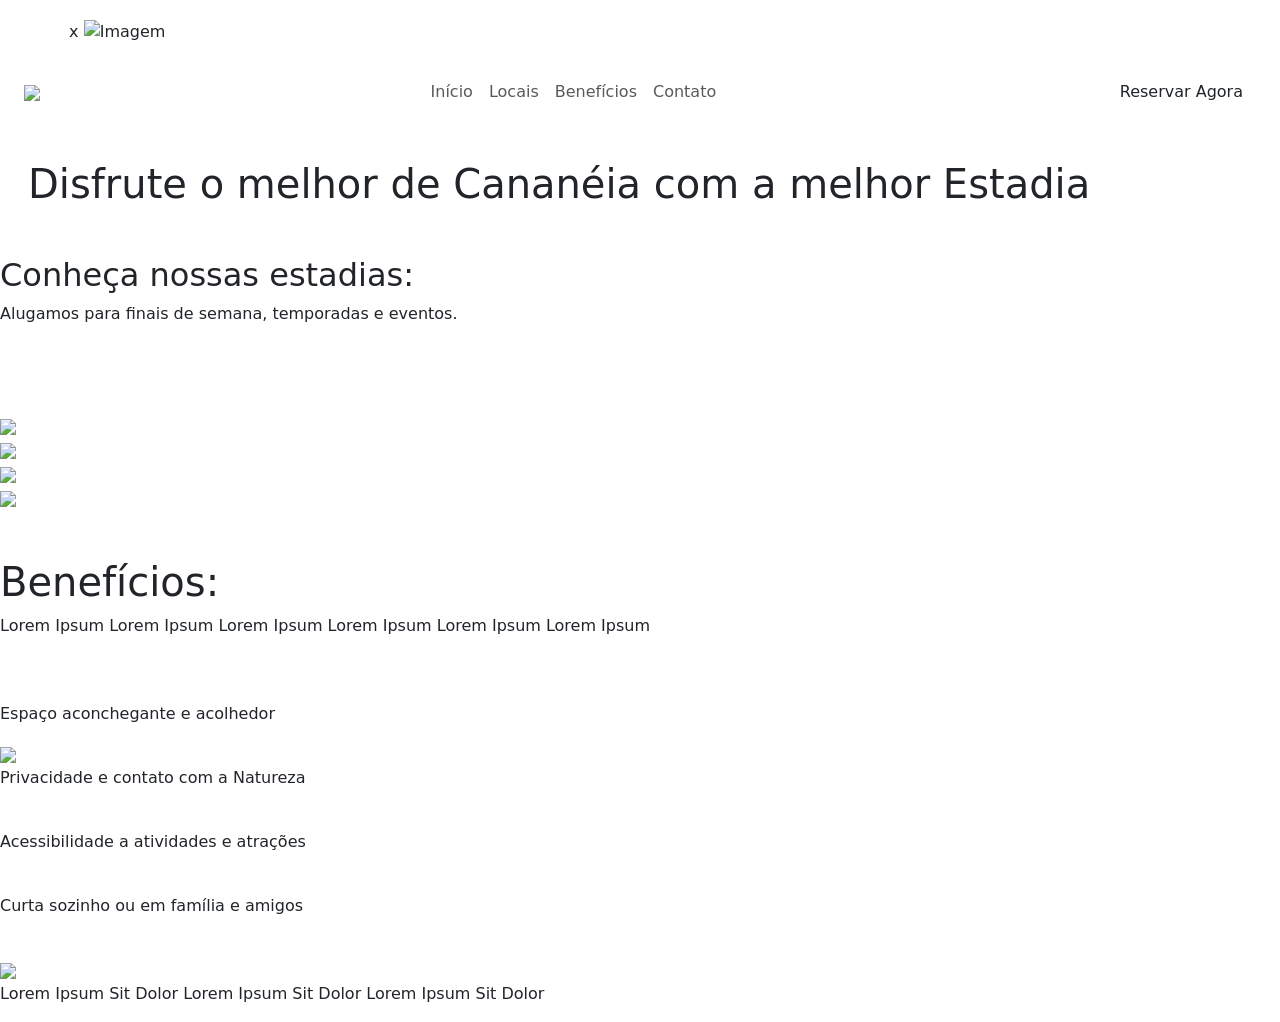
==== index.html @ eac4991c "Add files via upload" ====
<!DOCTYPE html>
<html lang="pt-br">

<head>
  <meta charset="UTF-8" />
  <meta name="viewport" content="width=device-width, initial-scale=1.0" />
  <link href="https://cdn.jsdelivr.net/npm/bootstrap@5.3.2/dist/css/bootstrap.min.css" rel="stylesheet"
    integrity="sha384-T3c6CoIi6uLrA9TneNEoa7RxnatzjcDSCmG1MXxSR1GAsXEV/Dwwykc2MPK8M2HN" crossorigin="anonymous" />
  <link rel="stylesheet" href="assets/css/global.css" />
  <link rel="stylesheet" href="assets/css/style.css" />
  <link rel="stylesheet" href="assets/css/modal.css" />
  <!-- Css LightBox import -->
  <link rel="stylesheet" href="https://cdnjs.cloudflare.com/ajax/libs/lightgallery-js/1.4.0/css/lightgallery.min.css" />


  <title>Canis Aluguel</title>
  <!-- Favicons -->
  <link href="assets/img/Canis/Canis.svg" rel="icon" />
    <link href="assets/img/Canis/Canis.svg" rel="apple-touch-icon" />
</head>

<body>
  <main>
    <!-- Modal Image -->
    <div id="modal-image">
      <dv class="modal-content-img">
          <a href="#" id="download-link" download><svg fill="#ffffff" height="64px" width="64px" version="1.1"
            id="Layer_1" xmlns="http://www.w3.org/2000/svg" xmlns:xlink="http://www.w3.org/1999/xlink"
            viewBox="0 0 330.00 330.00" xml:space="preserve" stroke="#ffffff" stroke-width="0.0033">
            <g id="SVGRepo_bgCarrier" stroke-width="0"></g>
            <g id="SVGRepo_tracerCarrier" stroke-linecap="round" stroke-linejoin="round"></g>
            <g id="SVGRepo_iconCarrier">
                <g id="XMLID_24_">
                  <path id="XMLID_25_"
                    d="M154.389,265.602c0.351,0.35,0.719,0.683,1.103,0.997c0.169,0.138,0.347,0.258,0.52,0.388 c0.218,0.164,0.432,0.333,0.659,0.484c0.212,0.142,0.432,0.265,0.649,0.395c0.202,0.121,0.4,0.248,0.608,0.359 c0.224,0.12,0.453,0.221,0.681,0.328c0.215,0.102,0.427,0.21,0.648,0.301c0.223,0.092,0.45,0.167,0.676,0.247 c0.235,0.085,0.468,0.175,0.709,0.248c0.226,0.068,0.456,0.119,0.685,0.176c0.246,0.062,0.489,0.131,0.739,0.181 c0.263,0.052,0.528,0.083,0.794,0.121c0.219,0.031,0.435,0.073,0.658,0.095c0.492,0.048,0.986,0.075,1.48,0.075 c0.494,0,0.988-0.026,1.48-0.075c0.225-0.022,0.444-0.064,0.667-0.096c0.262-0.037,0.524-0.068,0.784-0.12 c0.255-0.05,0.503-0.121,0.754-0.184c0.223-0.057,0.448-0.105,0.669-0.172c0.246-0.075,0.483-0.167,0.724-0.253 c0.221-0.08,0.444-0.152,0.662-0.242c0.225-0.093,0.44-0.202,0.659-0.306c0.225-0.106,0.452-0.206,0.672-0.324 c0.21-0.112,0.408-0.239,0.611-0.361c0.217-0.13,0.437-0.252,0.648-0.394c0.222-0.148,0.431-0.314,0.643-0.473 c0.179-0.134,0.362-0.258,0.536-0.4c0.365-0.3,0.714-0.617,1.049-0.949c0.016-0.016,0.033-0.028,0.049-0.044l70.002-69.998 c5.858-5.858,5.858-15.355,0-21.213c-5.857-5.858-15.355-5.857-21.213-0.001l-44.396,44.393V15c0-8.284-6.716-15-15-15 c-8.284,0-15,6.716-15,15v203.785l-44.392-44.391c-5.858-5.858-15.356-5.858-21.213,0c-5.858,5.858-5.858,15.355,0,21.213 L154.389,265.602z">
                  </path>
                  <path id="XMLID_26_"
                    d="M315,300H15c-8.284,0-15,6.716-15,15s6.716,15,15,15h300c8.284,0,15-6.716,15-15S323.284,300,315,300z">
                  </path>
                </g>
              </g>
            </svg></a>
            <span class="close-img" onclick="closeModal()">x</span>
        <img src="" alt="Imagem" id="modal-img" class="modal-img">
      </dv>
    </div>
    
    <!-- Modal QRCode -->
    <div id="qrcode-modal" class="modal">
      <div class="modal-content">
        <span class="close" id="close-qrcode-modal">×</span>
        <img src="assets/img/qrcodeChacara.png" alt="QRCode" /> <!-- Imagem do QRCODE aqui -->
      </div>
    </div>
    <!-- Modal de Confirmação -->
    <div id="confirmation-modal" class="modal">
      <div class="modal-content">
        <span class="close" id="close-confirmation-modal">×</span>
        <div id="confirmation-modal-content">
          <span class="pix-title-span">Pix copiado</span>
          <br><br>
          <p> <!-- INFOS DO PIX AQUI -->
            <strong>Chave:</strong> Celular
            <br>
            <strong>Titular:</strong> Nelson Bonette Júnior
            <br>
            <strong>Banco:</strong> Santander
          </p>
        </div>
      </div>
    </div>

    <header class="container-fluid index">
      <nav id="offcanvas" class="navbar justify-content-around navbar-expand-md ">
        <div class="container-fluid">
          <a class="navbar-toggler d-md-none" type="a" data-bs-toggle="offcanvas" data-bs-target="#offcanvasNavbar"
            aria-controls="offcanvasNavbar" aria-label="Toggle navigation">
            <!-- Icone Botão OffCanvas -->
            <svg xmlns="http://www.w3.org/2000/svg" width="22" height="22" viewBox="0 0 22 22" fill="none">
              <path
                d="M0.626465 15.625H13.436C13.5183 15.6251 13.5998 15.6089 13.6758 15.5774C13.7519 15.546 13.821 15.4998 13.8792 15.4417C13.9373 15.3835 13.9835 15.3144 14.0149 15.2383C14.0464 15.1623 14.0626 15.0808 14.0625 14.9985V13.1265C14.0626 13.0442 14.0464 12.9627 14.0149 12.8867C13.9835 12.8106 13.9373 12.7415 13.8792 12.6833C13.821 12.6252 13.7519 12.579 13.6758 12.5476C13.5998 12.5161 13.5183 12.4999 13.436 12.5H0.626465C0.544178 12.4999 0.462687 12.5161 0.386651 12.5476C0.310616 12.579 0.24153 12.6252 0.183344 12.6833C0.125159 12.7415 0.0790163 12.8106 0.0475562 12.8867C0.0160961 12.9627 -6.40206e-05 13.0442 1.90603e-07 13.1265V14.9985C-6.40206e-05 15.0808 0.0160961 15.1623 0.0475562 15.2383C0.0790163 15.3144 0.125159 15.3835 0.183344 15.4417C0.24153 15.4998 0.310616 15.546 0.386651 15.5774C0.462687 15.6089 0.544178 15.6251 0.626465 15.625ZM0.626465 3.125H13.436C13.5183 3.12506 13.5998 3.1089 13.6758 3.07744C13.7519 3.04598 13.821 2.99984 13.8792 2.94166C13.9373 2.88347 13.9835 2.81438 14.0149 2.73835C14.0464 2.66231 14.0626 2.58082 14.0625 2.49854V0.626465C14.0626 0.544179 14.0464 0.462687 14.0149 0.386651C13.9835 0.310616 13.9373 0.24153 13.8792 0.183344C13.821 0.125159 13.7519 0.0790162 13.6758 0.0475561C13.5998 0.0160961 13.5183 -6.40206e-05 13.436 1.90604e-07H0.626465C0.544178 -6.40206e-05 0.462687 0.0160961 0.386651 0.0475561C0.310616 0.0790162 0.24153 0.125159 0.183344 0.183344C0.125159 0.24153 0.0790163 0.310616 0.0475562 0.386651C0.0160961 0.462687 -6.40206e-05 0.544179 1.90603e-07 0.626465V2.49854C-6.40206e-05 2.58082 0.0160961 2.66231 0.0475562 2.73835C0.0790163 2.81438 0.125159 2.88347 0.183344 2.94166C0.24153 2.99984 0.310616 3.04598 0.386651 3.07744C0.462687 3.1089 0.544178 3.12506 0.626465 3.125ZM21.0938 6.25H0.78125C0.57405 6.25 0.375336 6.33231 0.228823 6.47882C0.0823102 6.62534 1.90603e-07 6.82405 1.90603e-07 7.03125V8.59375C1.90603e-07 8.80095 0.0823102 8.99966 0.228823 9.14618C0.375336 9.29269 0.57405 9.375 0.78125 9.375H21.0938C21.301 9.375 21.4997 9.29269 21.6462 9.14618C21.7927 8.99966 21.875 8.80095 21.875 8.59375V7.03125C21.875 6.82405 21.7927 6.62534 21.6462 6.47882C21.4997 6.33231 21.301 6.25 21.0938 6.25ZM21.0938 18.75H0.78125C0.57405 18.75 0.375336 18.8323 0.228823 18.9788C0.0823102 19.1253 1.90603e-07 19.324 1.90603e-07 19.5312V21.0938C1.90603e-07 21.301 0.0823102 21.4997 0.228823 21.6462C0.375336 21.7927 0.57405 21.875 0.78125 21.875H21.0938C21.301 21.875 21.4997 21.7927 21.6462 21.6462C21.7927 21.4997 21.875 21.301 21.875 21.0938V19.5312C21.875 19.324 21.7927 19.1253 21.6462 18.9788C21.4997 18.8323 21.301 18.75 21.0938 18.75Z"
                fill="white" />
            </svg>
          </a>
          <!-- logo Canis -->
          <a href="index.html">
            <img src="./assets/img/canis-png-deitado-transparente/4.png" width="100">
          </a>
          <div class="offcanvas offcanvas-start " tabindex="-1" id="offcanvasNavbar"
            aria-labelledby="offcanvasNavbarLabel">
            <!-- Conteudo do OffCanvas -->
            <div class="offcanvas-header">
              <a type="a" class="btn-close" data-bs-dismiss="offcanvas" aria-label="Close"></a>
            </div>
            <div class="offcanvas-body d-md-block">
              <ul class="navbar-nav justify-content-center flex-grow-1">
                <li class="nav-item" data-bs-dismiss="offcanvas">
                  <a class="nav-link custom-nav-link-active" aria-current="page" href="./index.html">Início</a>
                </li>
                <hr />
                <li class="nav-item" data-bs-dismiss="offcanvas">
                  <a class="nav-link custom-nav-link" aria-current="page"  href="#conheca">Locais</a>
                </li>
                <hr />
                <li class="nav-item" data-bs-dismiss="offcanvas">
                  <a class="nav-link custom-nav-link" aria-current="page"   href="#beneficios">Benefícios</a>
                </li>
                <hr />
                <li class="nav-item" data-bs-dismiss="offcanvas">
                  <a class="nav-link custom-nav-link" aria-current="page" href="#contatos">Contato</a>
                </li>
                <hr />
                <li class="nav-item d-flex justify-content-center d-md-none p-5">
                  <a href="https://api.whatsapp.com/send?phone=+5513981957811&text=Olá" target="_blank"
                    class="btn btn-reserva">Reservar Agora</a>
                </li>
              </ul>
            </div>
          </div>
          <div class="nav-item d-flex justify-content-start d-none d-md-flex">
            <a href="https://api.whatsapp.com/send?phone=+5513981957811&text=Olá" target="_blank"
              class="btn btn-reserva">Reservar Agora</a>
          </div>
        </div>
      </nav>
      <br>
      <!-- Frase de Entrada -->
      <div class="frase p-3">
        <h1>
          Disfrute o melhor de Cananéia com a melhor Estadia
        </h1>
        <li class="nav-item d-flex justify-content-center d-md-none p-3 pb-5">
          <a class="btn btn-reserva p-2">Reservar Agora</a>
        </li>
      </div>
    </header>
    <!-- texto principal -->
    <section id="conheca" class="conheca">
      <br>
      <div class="text-entrada">
        <h2>Conheça <span class="special-word"> nossas estadias:</h2></span>
        <p>Alugamos para finais de semana, temporadas e eventos.</p>
      </div>
      <br>
      <section class="container-card">
        <!-- card studio -->
        <div class="card  d-md-none">
          <img src="./assets/img/studio/studio 2.jpg" class="card-img-top"
            onclick="openModal('./assets/img/studio/studio 2.jpg')"
            alt="Imagem do quarto com uma cama de casal e ar-condicionado">
          <div class="card-body">
            <h5 class="card-title">Studio Canis</h5>
            <p class="card-info">em <b>Cananeia - Centro</b><br> <svg xmlns="http://www.w3.org/2000/svg" width="13"
                height="13" viewBox="0 0 13 13" fill="none">
                <g clip-path="url(#clip0_242_623)">
                  <path
                    d="M6.5 7.3125C8.51855 7.3125 10.1562 5.6748 10.1562 3.65625C10.1562 1.6377 8.51855 0 6.5 0C4.48145 0 2.84375 1.6377 2.84375 3.65625C2.84375 5.6748 4.48145 7.3125 6.5 7.3125ZM9.75 8.125H8.35098C7.7873 8.38398 7.16016 8.53125 6.5 8.53125C5.83984 8.53125 5.21523 8.38398 4.64902 8.125H3.25C1.45488 8.125 0 9.57988 0 11.375V11.7812C0 12.4541 0.545898 13 1.21875 13H11.7812C12.4541 13 13 12.4541 13 11.7812V11.375C13 9.57988 11.5451 8.125 9.75 8.125Z"
                    fill="#1A759F" />
                </g>
                <defs>
                  <clipPath id="clip0_242_623">
                    <rect width="13" height="13" fill="white" />
                  </clipPath>
                </defs>
              </svg> <span class="card-special-word"> 1-2 pessoas</span></p>
            <p class="card-text">Ideal para estadia individual ou casais.</p>
            <div class="container-btn">
              <a href="https://api.whatsapp.com/send?phone=+5513981957811&text=Olá" target="_blank"
                class="btn btn-alugar">Alugar</a>
              <a href="./studio.html" class="btn btn-mais">Ver Mais</a>
            </div>
          </div>
        </div>
        <br>
        <!-- versão Desktop -->
        <div id="cardStudio"></div>
        <div id="cardChacara"></div>
        <!-- card pé na areia -->
        <div class="card card-2 d-md-none">
            <img src="./assets/img/chacara/interior-3.jpg" onclick="openModal('./assets/img/chacara/interior-3.jpg')" class="card-img-top"
              alt="Imagem do quarto com uma cama de casal e ar-condicionado">
          <div class="card-body card-body-2">
            <h5 class="card-title">Chácara Pé na Areia</h5>
            <p class="card-info">em <b>Cananeia - Ilha</b><br> <svg xmlns="http://www.w3.org/2000/svg" width="13"
                height="13" viewBox="0 0 13 13" fill="none">
                <g clip-path="url(#clip0_242_623)">
                  <path
                    d="M6.5 7.3125C8.51855 7.3125 10.1562 5.6748 10.1562 3.65625C10.1562 1.6377 8.51855 0 6.5 0C4.48145 0 2.84375 1.6377 2.84375 3.65625C2.84375 5.6748 4.48145 7.3125 6.5 7.3125ZM9.75 8.125H8.35098C7.7873 8.38398 7.16016 8.53125 6.5 8.53125C5.83984 8.53125 5.21523 8.38398 4.64902 8.125H3.25C1.45488 8.125 0 9.57988 0 11.375V11.7812C0 12.4541 0.545898 13 1.21875 13H11.7812C12.4541 13 13 12.4541 13 11.7812V11.375C13 9.57988 11.5451 8.125 9.75 8.125Z"
                    fill="#1A759F" />
                </g>
                <defs>
                  <clipPath id="clip0_242_623">
                    <rect width="13" height="13" fill="white" />
                  </clipPath>
                </defs>
              </svg> <span class="card-special-word"> Máx. 10 pessoas</span></p>
            <p class="card-text">Ideal para estadia individual ou casais.</p>
            <div class="container-btn">
              <a href="https://api.whatsapp.com/send?phone=+5513981957811&text=Olá" target="_blank"
                class="btn btn-alugar">Alugar</a>
              <a href="chacara.html" class="btn btn-mais">Ver Mais</a>
            </div>
          </div>
        </div>
      </section>
      <br>
    </section>
    <div class="container-beneficios">
      <!-- Imagens -->
      <picture class="container-image">
        <div class="image-group-1">
          <div class="image-1">
              <img src="./assets/img/paisagem/paisagem-2.jpg" onclick="openModal('./assets/img/paisagem/paisagem-2.jpg')">
          </div>
          <div class="image-2">
              <img src="./assets/img/paisagem/chacara-2.jpg" onclick="openModal('./assets/img/paisagem/chacara-2.jpg')">
          </div>
        </div>
        <div class="image-group-2">
          <div class="image-3">
              <img src="./assets/img/paisagem/chacara-4.jpg" onclick="openModal('./assets/img/paisagem/chacara-4.jpg')">
          </div>
          <div class="image-4">
              <img src="./assets/img/paisagem/paisagem-1.jpg" onclick="openModal('./assets/img/paisagem/paisagem-1.jpg')">
          </div>
        </div>
      </picture>
      <br>
      <!-- beneficios -->
      <section id="beneficios" class="beneficios">
        <br>
        <div class="beneficios-title">
          <h1>Benefícios:</h1>
          <p>Lorem Ipsum Lorem Ipsum Lorem Ipsum Lorem Ipsum Lorem Ipsum Lorem Ipsum </p>
        </div>
        <br>
        <div class="tipo-beneficio">
          <div class="beneficios-1">
            <div class="beneficios-img">
              <img src="./assets/img/sunny-day 1.png" alt="">
            </div>
            <p>Espaço aconchegante e acolhedor</p>
          </div>
          <div class="beneficios-2">
            <div class="beneficios-img">
              <img src="./assets/img/ecosystem 1.png">
            </div>
            <p>Privacidade e contato com a Natureza</p>
          </div>
          <div class="beneficios-3">
            <div class="beneficios-img">
              <img src="./assets/img/pamela-hat 1.png" alt="">
            </div>
            <p> Acessibilidade a atividades e atrações</p>
          </div>
          <div class="beneficios-4">
            <div class="beneficios-img">
              <img src="./assets/img/foster-family 1.png" alt="">
            </div>
            <p>Curta sozinho ou em família e amigos</p>
          </div>
      </section>
    </div>
    <!-- Contatos -->
    <section id="contatos">

      <section class="contatos d-md-none">
        <picture>
          <img src="./assets/img/ilustração-canis-dourado/canis-dourado-svg-transparente.svg">
        </picture>
        <div class="contatos-title">
          <h1>Contato:</h1>
          <p>Lorem Ipsum Lorem Ipsum Lorem Ipsum Lorem Ipsum Lorem Ipsum Lorem Ipsum </p>
        </div>
        <br>
        <!-- Whatsapp -->
        <div class="whatsapp">
          <a href="https://api.whatsapp.com/send?phone=+5513981957811&text=Olá" target="_blank">
            <div class="whatsapp-logo">
              <img src="./assets/img/whatsapp.png">
            </div>
            &nbsp;&nbsp;&nbsp;
            <p>Whatsapp</p>
          </a>
        </div>
        <!-- Salvar Contato -->
        <div class="contacts">
          <a href="./vcard/Chacara.vcf">
            <div class="contacts-logo">
              <img src="./assets/img/save.png">
            </div>
            &nbsp;&nbsp;&nbsp;
            <p>Salvar Contato</p>
          </a>
        </div>
        <!-- Pix -->
        <div class="contacts">
          <button class="other-button" id="copiarPixButton">
            <a onclick="copiarTexto('13981957811')">
              <div class="contacts-logo">
                <img src="./assets/img/pix.png">
              </div>
              &nbsp;&nbsp;
              <p>Chave Pix</p>
            </a>
          </button>
        </div>
        <!-- Qr Code -->
        <div class="contacts">
          <button class="other-button" id="qrcode-button">
            <div class="contacts-logo">
              <img src="./assets/img/QRCode.png">
            </div>
            &nbsp;&nbsp;&nbsp;
            <p>QrCode</p>
          </button>
        </div>
        <!-- Redes Sociais -->
        <br>
        <div class="social">
          <p>Siga nossas redes sociais:</p>
          <div class="container-logo">
            <a href="https://www.instagram.com/chacarapenaareia/" target="_blank">
              <div class="social-logo">
                <img src="./assets/img/facebook.png">
              </div>
            </a>
            &nbsp;&nbsp;
            <a href="https://www.instagram.com/chacarapenaareia/" target="_blank">
              <div class="social-logo">
                <img src="./assets/img/instagram.png">
              </div>
            </a>
          </div>
        </div>
      </section>
      <!-- versão Desktop -->
      <section id="contatosDesktop"></section>
    </section>
    <footer>
      <br>
      <img src="./assets/img/canis-svg-deitado-transparente/3.svg">
      <p>Lorem Ipsum Sit Dolor Lorem Ipsum Sit Dolor Lorem Ipsum Sit Dolor</p>
    </footer>
  </main>
  <!-- bootstrap -->
  <script src="https://cdn.jsdelivr.net/npm/@popperjs/core@2.11.8/dist/umd/popper.min.js"
    integrity="sha384-I7E8VVD/ismYTF4hNIPjVp/Zjvgyol6VFvRkX/vR+Vc4jQkC+hVqc2pM8ODewa9r"
    crossorigin="anonymous"></script>
  <script src="https://cdn.jsdelivr.net/npm/bootstrap@5.3.2/dist/js/bootstrap.min.js"
    integrity="sha384-BBtl+eGJRgqQAUMxJ7pMwbEyER4l1g+O15P+16Ep7Q9Q+zqX6gSbd85u4mG4QzX+"
    crossorigin="anonymous"></script>

  <!-- light box -->
  <script src="https://cdnjs.cloudflare.com/ajax/libs/lightgallery-js/1.4.0/js/lightgallery.min.js"></script>

  <!-- Jquery -->
  <script src="https://cdnjs.cloudflare.com/ajax/libs/jquery/3.6.0/jquery.min.js"></script>
  <script src="https://cdnjs.cloudflare.com/ajax/libs/jquery.isotope/3.0.6/isotope.pkgd.min.js"></script>
  <!-- main js -->
  <script src="./assets/javascript/main.js"></script>

</body>

</html>
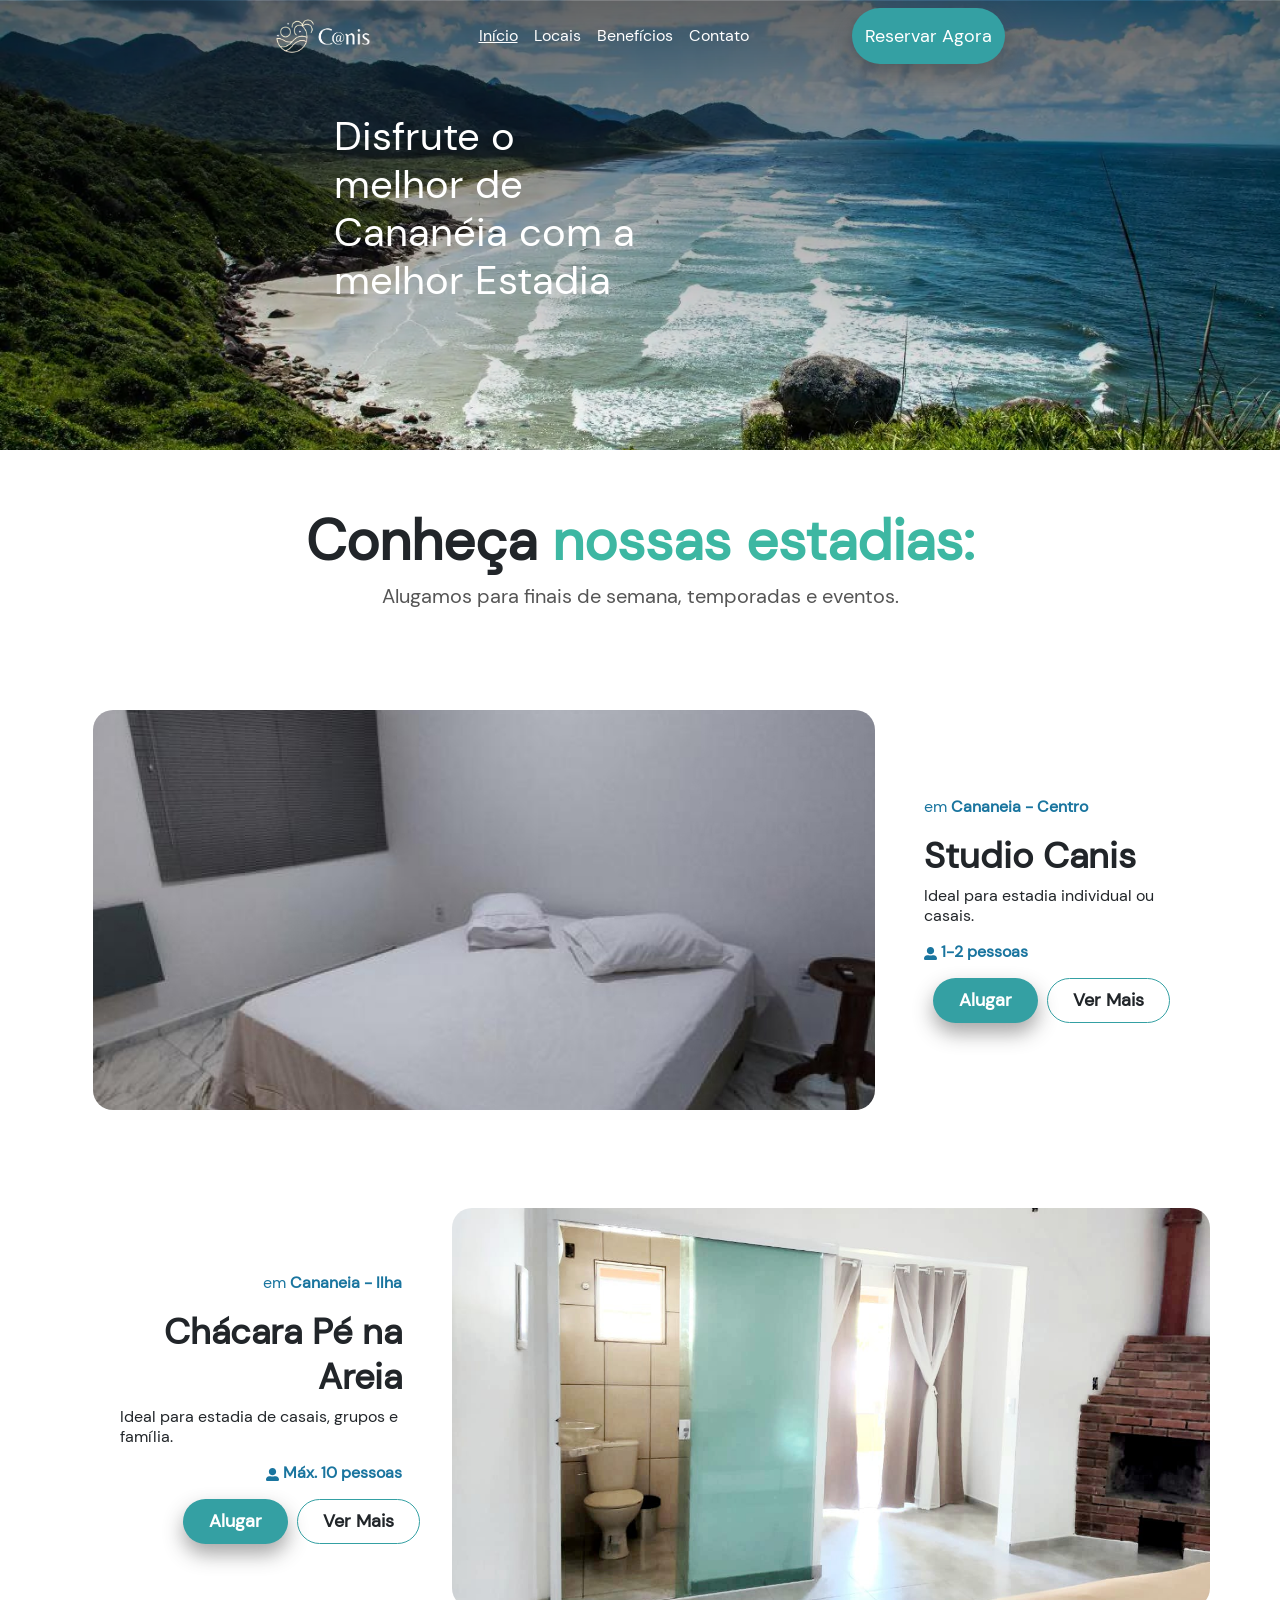
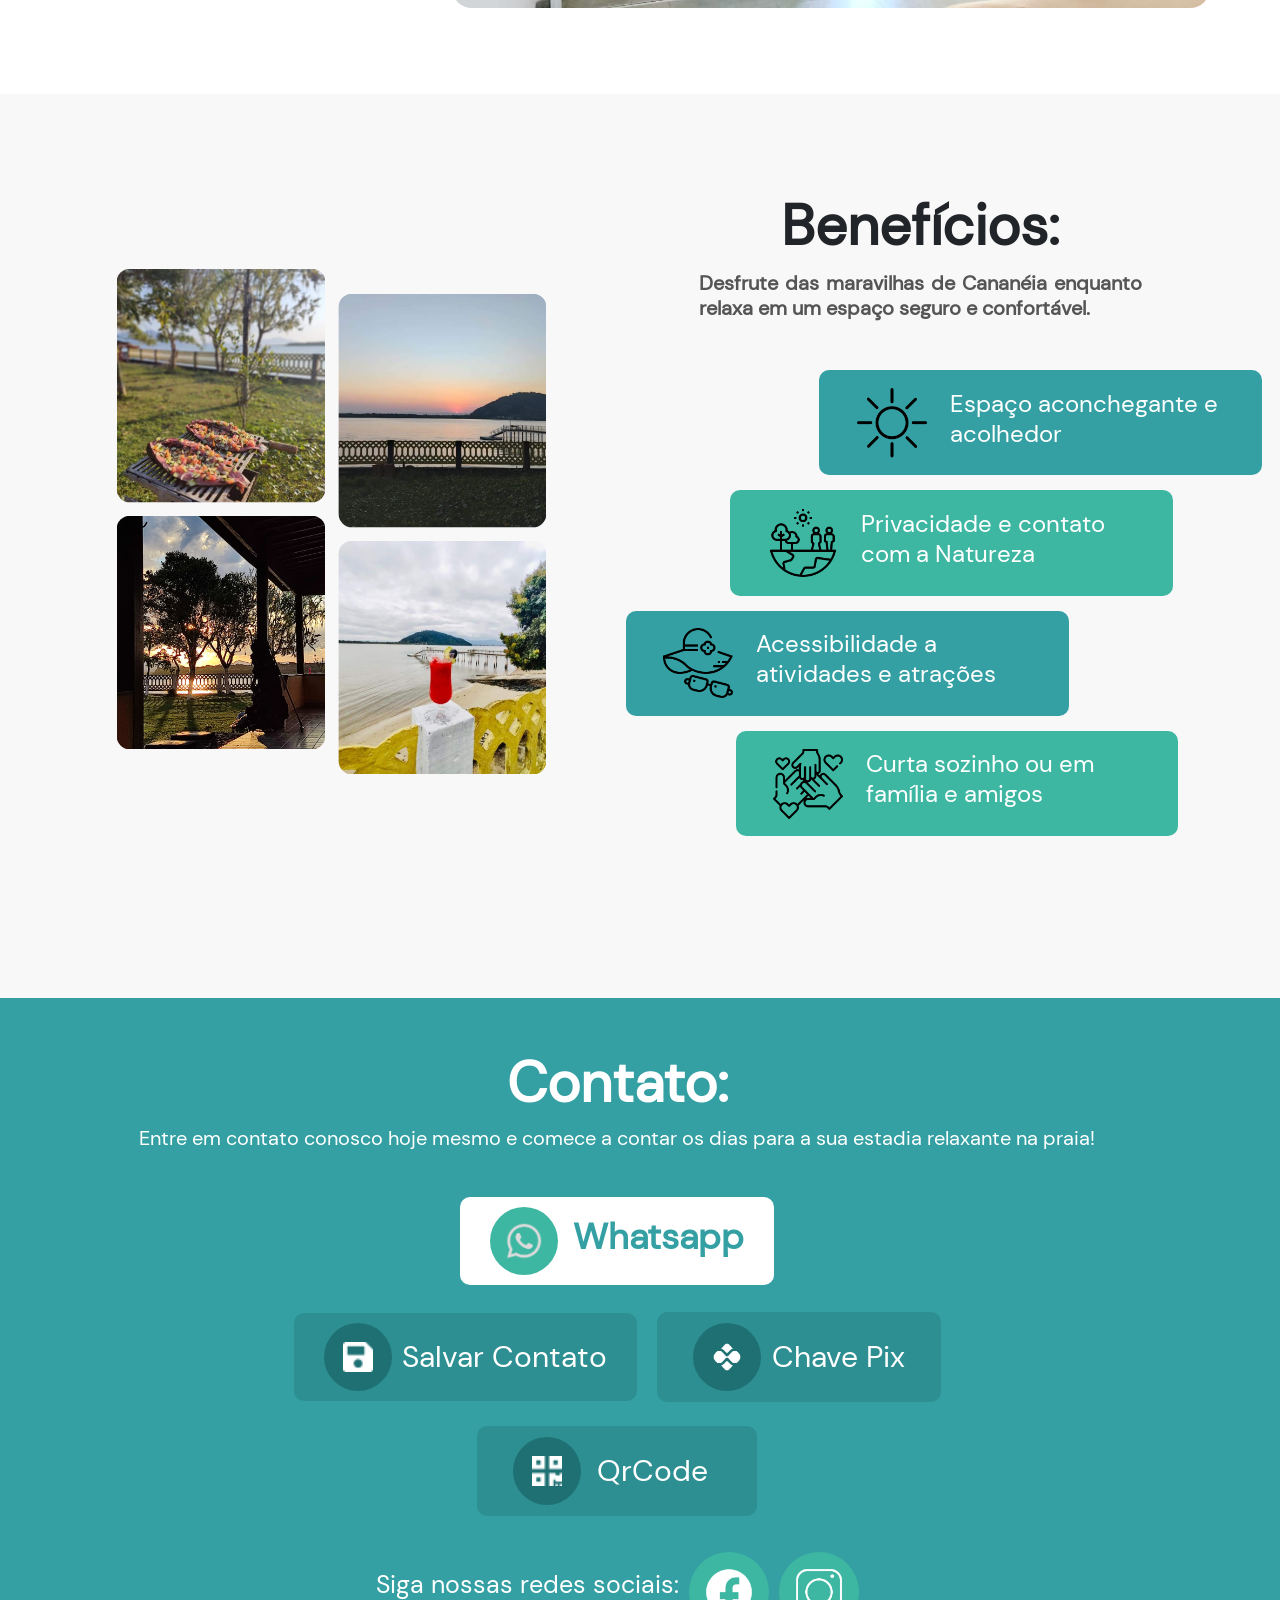
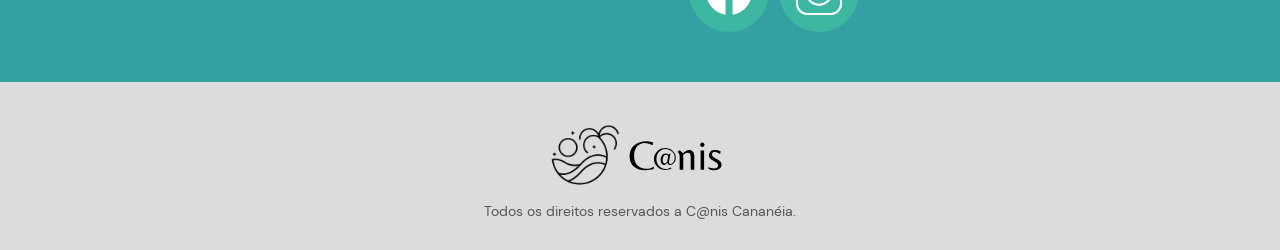
==== commit 7448cd5b: "amanda update" ====
--- a/index.html
+++ b/index.html
@@ -194,7 +194,7 @@
                   </clipPath>
                 </defs>
               </svg> <span class="card-special-word"> Máx. 10 pessoas</span></p>
-            <p class="card-text">Ideal para estadia individual ou casais.</p>
+            <p class="card-text">Ideal para estadia de casais, grupos e família.</p>
             <div class="container-btn">
               <a href="https://api.whatsapp.com/send?phone=+5513981957811&text=Olá" target="_blank"
                 class="btn btn-alugar">Alugar</a>
@@ -231,7 +231,7 @@
         <br>
         <div class="beneficios-title">
           <h1>Benefícios:</h1>
-          <p>Lorem Ipsum Lorem Ipsum Lorem Ipsum Lorem Ipsum Lorem Ipsum Lorem Ipsum </p>
+          <p>Desfrute das maravilhas de Cananéia enquanto relaxa em um espaço seguro e confortável. </p>
         </div>
         <br>
         <div class="tipo-beneficio">
@@ -270,7 +270,7 @@
         </picture>
         <div class="contatos-title">
           <h1>Contato:</h1>
-          <p>Lorem Ipsum Lorem Ipsum Lorem Ipsum Lorem Ipsum Lorem Ipsum Lorem Ipsum </p>
+          <p>Entre em contato conosco hoje mesmo e comece a contar os dias para a sua estadia relaxante na praia! </p>
         </div>
         <br>
         <!-- Whatsapp -->
@@ -340,7 +340,7 @@
     <footer>
       <br>
       <img src="./assets/img/canis-svg-deitado-transparente/3.svg">
-      <p>Lorem Ipsum Sit Dolor Lorem Ipsum Sit Dolor Lorem Ipsum Sit Dolor</p>
+      <p>Todos os direitos reservados a C@nis Cananéia.</p>
     </footer>
   </main>
   <!-- bootstrap -->
--- a/assets/css/global.css
+++ b/assets/css/global.css
@@ -0,0 +1,1196 @@
+@import url(fonts.css);
+@import url(style.css);
+
+/* Mobile */
+@media only screen and (max-width: 767px) {
+  .frase h1 {
+    margin-inline: 3%;
+  }
+
+  .frase {
+    font-family: DMSansRegular;
+    color: var(--fontColor);
+    font-size: 2em;
+    font-weight: 700;
+    line-height: 125%;
+  }
+
+  .custom-nav-link {
+    color: #000;
+    font-family: DMSansRegular;
+    font-size: 1.125em;
+    font-weight: 700;
+    line-height: 125%;
+  }
+
+  .custom-nav-link-active {
+    color: var(--primaryColor);
+    text-decoration: underline;
+    font-family: DMSansRegular;
+    font-size: 1.125em;
+    font-weight: 700;
+    line-height: 125%;
+  }
+
+  hr {
+    color: var(--primaryColor);
+    border: 1.5px solid;
+  }
+
+  .conheca {
+    display: flex;
+    flex-direction: column;
+    text-align: center;
+    justify-content: center;
+    padding-top: 2em;
+    background-color: var(--backgroundMobileClaro);
+    padding-bottom: 3em;
+
+  }
+
+  .text-entrada h2 {
+    font-family: DMSansRegular;
+    font-size: 1.5em;
+    font-weight: 700;
+    line-height: 125%;
+  }
+
+  .special-word {
+    color: var(--primaryColor);
+  }
+
+  .text-entrada p {
+    font-family: DMSansRegular;
+    font-size: 0.875em;
+    font-weight: 500;
+    line-height: 125%;
+    color: var(--secondaryFontColor);
+  }
+
+  .card {
+    border-radius: 20px;
+    border: 2px solid #BCBCBC;
+    background-color: var(--cardColor);
+    padding-inline: 3%;
+    padding-block-start: 5%;
+    margin-inline: 4%;
+    justify-content: center;
+  }
+
+  .card-img-top {
+    border-radius: 10px;
+    image-rendering: optimizeSpeed;
+    max-height: 25rem;
+    width: 100%;
+  }
+
+  .card-title {
+    font-family: DMSansRegular;
+    font-size: 1.5em;
+    font-weight: 600;
+    line-height: 125%;
+    text-align: start;
+  }
+
+  .card-info {
+    color: var(--cardInfo);
+    font-family: DMSansRegular;
+    font-size: 1em;
+    font-weight: 400;
+    line-height: 125%;
+    text-align: start;
+  }
+
+  .card-special-word {
+    font-size: 0.75em;
+    font-weight: 700;
+  }
+
+  .card-text {
+    font-family: DMSansRegular;
+    font-size: 1em;
+    font-weight: 400;
+    line-height: 125%;
+    text-align: start;
+  }
+
+  .btn-alugar {
+    color: var(--fontColor);
+    text-align: center;
+    font-family: DMSansRegular;
+    font-size: 1.125em;
+    font-style: normal;
+    font-weight: 700;
+    line-height: 125%;
+    background-color: var(--secondaryColor);
+    border-radius: 64px;
+    padding: 10px 20px;
+    box-shadow: 0px 10px 20px var(--shadowColor);
+    transition: 400ms;
+
+  }
+
+  .btn-alugar:hover {
+    color: var(--fontColor);
+    text-align: center;
+    font-family: DMSansRegular;
+    font-size: 1.125em;
+    font-style: normal;
+    font-weight: 700;
+    cursor: pointer;
+    line-height: 125%;
+    background-color: var(--secondaryColor);
+    border-radius: 64px;
+    padding: 10px 20px;
+    transform: scale(98%);
+    opacity: 75%;
+    box-shadow: 0px 10px 20px var(--shadowColor);
+    transition: 400ms;
+  }
+
+  .btn-mais {
+    text-align: center;
+    font-family: DMSansRegular;
+    font-size: 1.125em;
+    font-style: normal;
+    font-weight: 700;
+    line-height: 125%;
+    border-color: var(--secondaryColor);
+    border-radius: 64px;
+    padding: 10px 20px;
+    transition: 400ms;
+  }
+
+  .btn-mais:hover {
+    text-align: center;
+    font-family: DMSansRegular;
+    cursor: pointer;
+    font-size: 1.125em;
+    font-style: normal;
+    font-weight: 700;
+    line-height: 125%;
+    border-color: var(--secondaryColor);
+    border-radius: 64px;
+    padding: 10px 20px;
+    transform: scale(98%);
+    opacity: 75%;
+    transition: 400ms;
+  }
+
+  .container-beneficios {
+    margin-bottom: 50px;
+  }
+
+  .container-image {
+    display: flex;
+    flex-wrap: nowrap;
+    flex-direction: row;
+    justify-content: center;
+    align-items: center;
+    margin-inline: 5%;
+  }
+
+  .image-group-1 {
+    display: flex;
+    flex-direction: column;
+    align-items: end;
+  }
+
+  .image-group-2 {
+    display: flex;
+    flex-direction: column;
+    position: relative;
+    top: 25px;
+  }
+
+  .container-image img {
+    width: 153px;
+    height: 171px;
+    border-radius: 20px;
+    padding: 3%;
+  }
+
+  .beneficios {
+    display: flex;
+    flex-direction: column;
+    justify-content: center;
+    text-align: center;
+    margin: 4%;
+    flex-wrap: wrap;
+  }
+
+  .beneficios-title h1 {
+    text-align: center;
+    font-family: DMSansRegular;
+    font-size: 1.5em;
+    font-weight: 700;
+    line-height: 125%;
+  }
+
+  .beneficios-title p {
+    text-align: justify;
+    font-family: DMSansRegular;
+    font-size: 0.875em;
+    font-weight: 700;
+    line-height: 125%;
+    margin: 10px 40px;
+    color: var(--secondaryFontColor);
+  }
+
+  .beneficios-img {
+    padding: 2%;
+  }
+
+  .beneficios img {
+    max-width: 40px;
+    max-height: 40px;
+    min-width: 20px;
+    min-height: auto;
+  }
+
+  .beneficios-1,
+  .beneficios-3 {
+    display: flex;
+    flex-direction: row;
+    align-items: center;
+    border-radius: 10px;
+    margin: 5px 40px;
+    padding: 10px 30px;
+    background-color: var(--secondaryColor);
+  }
+
+  .beneficios-4,
+  .beneficios-2 {
+
+    display: flex;
+    flex-direction: row;
+    align-items: center;
+    border-radius: 10px;
+    margin: 5px 40px;
+    padding: 10px 30px;
+    background-color: var(--primaryColor);
+  }
+
+  .tipo-beneficio p {
+    color: var(--fontColor);
+    font-family: DMSansRegular;
+    font-size: 1em;
+    font-weight: 500;
+    line-height: 125%;
+    padding-top: 2%;
+    text-align: left;
+    padding-left: 4%;
+  }
+
+  .contatos {
+    display: flex;
+    flex-direction: column;
+    justify-content: center;
+    align-items: center;
+    padding-block: 50px;
+    background-color: var(--secondaryColor);
+  }
+
+  .contatos img {
+    max-width: 283px;
+    max-height: 283px;
+    width: 100%;
+    height: 100%;
+  }
+
+  .contatos-title h1 {
+    color: var(--fontColor);
+    text-align: center;
+    font-family: DMSansRegular;
+    font-size: 1.5em;
+    font-weight: 700;
+    line-height: 125%;
+  }
+
+  .contatos-title p {
+    color: var(--fontColor);
+    text-align: justify;
+    font-family: DMSansRegular;
+    font-size: 0.875em;
+    font-weight: 500;
+    padding: 0px 30px;
+    line-height: 125%;
+    margin: 0px 40px;
+  }
+
+  .whatsapp {
+    min-width: 250px;
+    max-width: 366px;
+    display: flex;
+    justify-content: start;
+    align-items: end;
+    background-color: #fff;
+    margin: 5px 40px;
+    padding: 10px 30px;
+    border-radius: 10px;
+    transition: 400ms;
+  }
+
+  .whatsapp:hover {
+    min-width: 250px;
+    max-width: 366px;
+    cursor: pointer;
+    display: flex;
+    justify-content: start;
+    align-items: end;
+    background-color: #fff;
+    margin: 5px 40px;
+    padding: 10px 30px;
+    border-radius: 10px;
+    transform: scale(98%);
+    opacity: 75%;
+    transition: 400ms;
+  }
+
+  .whatsapp-logo {
+    display: flex;
+    justify-content: center;
+    align-items: center;
+    width: 50px;
+    height: 50px;
+    flex-shrink: 0;
+    background-color: var(--primaryColor);
+    border-radius: 100%;
+    margin-block: 2%;
+  }
+
+  .whatsapp img {
+    width: 30px;
+    height: 30px;
+  }
+
+  .whatsapp p {
+    color: var(--secondaryColor);
+    font-family: DMSansRegular;
+    font-size: 1.5em;
+    font-weight: 700;
+    text-align: start;
+    line-height: 125%;
+  }
+
+  .contacts {
+    min-width: 250px;
+    max-width: 366px;
+    display: flex;
+    justify-content: start;
+    align-items: end;
+    background-color: var(--btnContato);
+    margin: 5px 40px;
+    padding: 10px 30px;
+    border-radius: 10px;
+    transition: 400ms;
+  }
+
+  .contacts:hover {
+    min-width: 250px;
+    max-width: 366px;
+    display: flex;
+    justify-content: start;
+    align-items: end;
+    text-align: start;
+    cursor: pointer;
+    background-color: var(--btnContato);
+    margin: 5px 40px;
+    padding: 10px 30px;
+    border-radius: 10px;
+    transform: scale(98%);
+    opacity: 75%;
+    transition: 400ms;
+  }
+
+  .contacts-logo {
+    display: flex;
+    justify-content: center;
+    align-items: center;
+    width: 50px;
+    height: 50px;
+    flex-shrink: 0;
+    background-color: var(--btnClose);
+    border-radius: 100%;
+    margin-block: 2%;
+  }
+
+  .contacts img {
+    width: 30px;
+    height: 30px;
+  }
+
+  .contacts p {
+    color: var(--fontColor);
+    font-family: DMSansRegular;
+    font-size: 1.25em;
+    font-weight: 500;
+    line-height: 125%;
+  }
+
+  .social p {
+    font-family: DMSansRegular;
+    font-size: 1em;
+    font-weight: 500;
+    line-height: 125%;
+    text-align: start;
+    color: var(--fontColor);
+  }
+
+  .container-logo {
+    display: flex;
+    flex-direction: row;
+    justify-content: space-around;
+    align-items: center;
+  }
+
+  .social-logo {
+    display: flex;
+    background-color: var(--primaryColor);
+    width: 82px;
+    height: 82px;
+    flex-shrink: 0;
+    margin: 8%;
+    border-radius: 100%;
+    align-items: center;
+    justify-content: center;
+    transition: 400ms;
+  }
+
+  .social-logo:hover {
+    display: flex;
+    background-color: var(--primaryColor);
+    width: 82px;
+    height: 82px;
+    flex-shrink: 0;
+    margin: 8%;
+    border-radius: 100%;
+    cursor: pointer;
+    align-items: center;
+    justify-content: center;
+    transform: scale(98%);
+    opacity: 75%;
+    transition: 400ms;
+  }
+
+  .social-logo img {
+    width: 50px;
+    height: 50px;
+  }
+
+  .social {
+    display: flex;
+    flex-direction: column;
+    justify-content: start;
+    align-items: center;
+    width: 100%;
+  }
+
+  footer {
+    padding: 15px 30px;
+    display: flex;
+    flex-direction: column;
+    justify-content: center;
+    align-items: center;
+    background-color: var(--backgroundFooter);
+  }
+
+  footer img {
+    width: 30%;
+  }
+
+  footer p {
+    margin: 10px 30px;
+    font-family: DMSansRegular;
+    font-size: 14px;
+    font-weight: 400;
+    line-height: 125%;
+    text-align: center;
+    color: var(--secondaryFontColor);
+  }
+}
+
+
+
+
+
+
+
+
+
+
+
+
+
+
+
+/* Desktop */
+@media only screen and (min-width: 768px) {
+  .frase h1 {
+    padding-left: 25%;
+    padding-right: 50%;
+    padding-bottom: 10%;
+  }
+
+  .frase {
+    font-family: DMSansRegular;
+    color: var(--fontColor);
+    line-height: 125%;
+  }
+
+  .custom-nav-link {
+    color: var(--fontColor);
+    font-family: DMSansRegular;
+    font-size: 1em;
+    font-weight: 500;
+    line-height: 125%;
+  }
+
+  .custom-nav-link-active {
+    color: var(--fontColor);
+    text-decoration: underline;
+    font-family: DMSansRegular;
+    font-size: 1em;
+    font-weight: 500;
+    line-height: 125%;
+  }
+
+  .conheca {
+    display: flex;
+    flex-direction: column;
+    text-align: center;
+    justify-content: center;
+    padding-top: 2em;
+    background-color: var(--backgroundDesktopClaro);
+  }
+
+  .text-entrada h2 {
+    font-family: DMSansRegular;
+    font-size: 3.5em;
+    font-weight: 700;
+    line-height: 125%;
+  }
+
+  .special-word {
+    color: var(--primaryColor);
+  }
+
+  .text-entrada p {
+    font-family: DMSansRegular;
+    font-size: 1.25em;
+    font-weight: 500;
+    line-height: 125%;
+    color: var(--secondaryFontColor);
+  }
+
+  .container-card {
+    display: flex;
+    flex-direction: column;
+    justify-content: center;
+    align-items: center;
+  }
+
+  .card {
+    display: flex;
+    flex-direction: row;
+    border: none;
+    padding-block: 3%;
+    margin-inline: 5%;
+    justify-content: center;
+    align-items: center;
+  }
+
+  .card-2 {
+    display: flex;
+    flex-direction: row;
+    border: none;
+    padding-block: 3%;
+    margin-inline: 5%;
+    justify-content: center;
+    align-items: center;
+  }
+
+  .card-body {
+    display: flex;
+    flex-direction: column;
+    align-items: start;
+    margin-left: 3%;
+  }
+
+  .card-body-2 {
+    display: flex;
+    flex-direction: column;
+    align-items: end;
+    margin-right: 3%;
+  }
+
+  .card-img-top {
+    border-radius: 20px;
+    width: 900px;
+    height: 400px;
+    max-width: 100%;
+    max-height: 700px;
+    object-fit: cover;
+  }
+
+  .card-img-top-2 {
+    border-radius: 20px;
+    max-width: 100%;
+
+  }
+
+  .card-title {
+    font-family: DMSansRegular;
+    font-size: 2.25em;
+    font-weight: 600;
+    line-height: 125%;
+    text-align: start;
+  }
+
+  .card-title-2 {
+    font-family: DMSansRegular;
+    font-size: 2.25em;
+    font-weight: 600;
+    line-height: 125%;
+    text-align: end;
+  }
+
+  .card-info {
+    text-wrap: nowrap;
+    flex-direction: column;
+    color: var(--cardInfo);
+    font-family: DMSansRegular;
+    font-size: 1em;
+    font-weight: 400;
+    line-height: 125%;
+    text-align: start;
+  }
+
+
+  .card-special-word {
+    flex-wrap: nowrap;
+    font-size: 1em;
+    font-weight: 700;
+  }
+
+  .card-text {
+    font-family: DMSansRegular;
+    font-size: 1em;
+    font-weight: 400;
+    line-height: 125%;
+    text-align: start;
+  }
+
+  .container-btn {
+    display: flex;
+    flex-direction: row;
+    align-items: start;
+    justify-content: start;
+  }
+
+  .btn-alugar {
+    color: var(--fontColor);
+    text-align: center;
+    text-wrap: nowrap;
+    font-family: DMSansRegular;
+    font-size: 1.125em;
+    font-weight: 700;
+    margin-inline: 4%;
+    line-height: 125%;
+    background-color: var(--secondaryColor);
+    border-radius: 64px;
+    padding: 10px 25px;
+    transition: 400ms;
+    box-shadow: 0px 10px 20px var(--shadowColor);
+  }
+
+  .btn-alugar:hover {
+    color: var(--fontColor);
+    text-wrap: nowrap;
+    text-align: center;
+    cursor: pointer;
+    font-family: DMSansRegular;
+    font-size: 1.125em;
+    font-weight: 700;
+    margin-inline: 4%;
+    line-height: 125%;
+    background-color: var(--secondaryColor);
+    border-radius: 64px;
+    padding: 10px 25px;
+    box-shadow: 0px 10px 20px var(--shadowColor);
+    transform: scale(98%);
+    opacity: 75%;
+    transition: 400ms;
+  }
+
+  .btn-mais {
+    text-align: center;
+    text-wrap: nowrap;
+    font-family: DMSansRegular;
+    font-size: 1.125em;
+    font-weight: 700;
+    line-height: 125%;
+    border-color: var(--secondaryColor);
+    border-radius: 64px;
+    padding: 10px 25px;
+    transition: 400ms;
+  }
+
+  .btn-mais:hover {
+    text-align: center;
+    text-wrap: nowrap;
+    font-family: DMSansRegular;
+    font-size: 1.125em;
+    cursor: pointer;
+    font-weight: 700;
+    line-height: 125%;
+    border-color: var(--secondaryColor);
+    border-radius: 64px;
+    padding: 10px 25px;
+    transform: scale(98%);
+    opacity: 75%;
+    transition: 400ms;
+  }
+
+  .container-image {
+    display: flex;
+    flex-wrap: calc(10vw, 100%);
+    flex-direction: row;
+    justify-content: center;
+    align-items: center;
+    margin-inline: 5%;
+  }
+
+  .image-group-1 {
+    display: flex;
+    flex-direction: column;
+    align-items: end;
+  }
+
+  .image-group-2 {
+    display: flex;
+    flex-direction: column;
+    position: relative;
+    top: 25px;
+  }
+
+  .container-image img {
+    width: 100%;
+    height: 100%;
+    border-radius: 20px;
+    padding: 3%;
+  }
+
+
+  .beneficios {
+    display: flex;
+    flex-direction: column;
+    justify-content: center;
+    text-align: center;
+    margin: 4%;
+    flex-wrap: wrap;
+  }
+
+  .beneficios-title h1 {
+    text-align: center;
+    font-family: DMSansRegular;
+    font-size: 3.5em;
+    font-weight: 700;
+    line-height: 125%;
+  }
+
+  .beneficios-title p {
+    text-align: justify;
+    font-family: DMSansRegular;
+    font-size: 1.25em;
+    font-weight: 700;
+    line-height: 125%;
+    margin: 10px 40px;
+    color: var(--secondaryFontColor);
+  }
+
+  .beneficios-img {
+    padding: 2%;
+  }
+
+  .beneficios img {
+    width: 70px;
+    height: 70px;
+
+  }
+
+  .beneficios-1 p,
+  .beneficios-2 p,
+  .beneficios-3 p,
+  .beneficios-4 p {
+    text-align: left;
+    padding-left: 4%;
+  }
+
+
+  .beneficios-1 {
+    display: flex;
+    flex-direction: row;
+    align-items: center;
+    border-radius: 10px;
+    margin: 15px 40px;
+    padding: 10px 30px;
+    background-color: var(--secondaryColor);
+    position: relative;
+    left: 23%;
+  }
+
+
+  .beneficios-2 {
+    display: flex;
+    flex-direction: row;
+    align-items: center;
+    border-radius: 10px;
+    margin: 15px 40px;
+    padding: 10px 30px;
+    background-color: var(--primaryColor);
+    position: relative;
+    left: 6%;
+  }
+
+  .beneficios-3 {
+    display: flex;
+    flex-direction: row;
+    align-items: center;
+    border-radius: 10px;
+    margin: 15px 40px;
+    padding: 10px 30px;
+    background-color: var(--secondaryColor);
+    position: relative;
+    right: 14%;
+  }
+
+  .beneficios-4 {
+    display: flex;
+    flex-direction: row;
+    align-items: center;
+    border-radius: 10px;
+    margin: 15px 40px;
+    padding: 10px 30px;
+    background-color: var(--primaryColor);
+    position: relative;
+    left: 7%;
+  }
+
+  .tipo-beneficio p {
+    color: var(--fontColor);
+    font-family: DMSansRegular;
+    font-size: 1.5em;
+    font-weight: 500;
+    line-height: 125%;
+    padding-top: 2%;
+  }
+
+  .container-contatos {
+    display: flex;
+    flex-direction: column;
+    justify-content: center;
+    align-items: center;
+  }
+
+  .contatos {
+    display: flex;
+    flex-direction: row;
+    justify-content: space-evenly;
+    align-items: center;
+    padding-block: 50px;
+    padding-inline: 5%;
+    background-color: var(--secondaryColor);
+  }
+
+
+  .contatos img {
+    width: 283px;
+    height: 283px;
+  }
+
+  .container-savepix {
+    display: flex;
+    flex-direction: row;
+    justify-content: center;
+    align-items: center;
+  }
+
+  .contatos-title h1 {
+    color: var(--fontColor);
+    text-align: center;
+    font-family: DMSansRegular;
+    font-size: 3.5em;
+    font-weight: 700;
+    line-height: 125%;
+  }
+
+  .contatos-title p {
+    color: var(--fontColor);
+    text-align: justify;
+    font-family: DMSansRegular;
+    font-size: 1.25em;
+    font-weight: 500;
+    padding: 0px 30px;
+    line-height: 125%;
+  }
+
+  .social {
+    display: flex;
+    flex-direction: column;
+    justify-content: center;
+    align-items: center;
+  }
+
+  .whatsapp {
+    min-width: 280px;
+    max-width: 366px;
+    display: flex;
+    justify-content: start;
+    align-items: end;
+    background-color: #fff;
+    margin: 15px 10px;
+    padding: 10px 30px;
+    border-radius: 10px;
+    transition: 400ms;
+    margin-top: 30px;
+  }
+
+  .whatsapp:hover {
+    min-width: 280px;
+    max-width: 366px;
+    display: flex;
+    justify-content: start;
+    align-items: end;
+    background-color: #fff;
+    cursor: pointer;
+    margin: 15px 10px;
+    padding: 10px 30px;
+    border-radius: 10px;
+    transform: scale(98%);
+    opacity: 75%;
+    transition: 400ms;
+  }
+
+  .whatsapp-logo {
+    display: flex;
+    justify-content: center;
+    align-items: center;
+    justify-content: center;
+    width: 68px;
+    height: 68px;
+    background-color: var(--primaryColor);
+    border-radius: 100%;
+    flex-shrink: 0;
+  }
+
+  .whatsapp img {
+    width: 40px;
+    height: 40px;
+  }
+
+  .whatsapp p {
+    color: var(--secondaryColor);
+    font-family: DMSansRegular;
+    font-size: 2.25em;
+    font-weight: 700;
+    line-height: 125%;
+  }
+
+  .contacts {
+    min-width: 280px;
+    max-width: 366px;
+    display: flex;
+    justify-content: start;
+    align-items: end;
+    background-color: var(--btnContato);
+    margin: 12px 10px;
+    padding: 10px 30px;
+    border-radius: 10px;
+    transition: 400ms;
+  }
+
+  .contacts:hover {
+    min-width: 280px;
+    max-width: 366px;
+    display: flex;
+    justify-content: start;
+    align-items: end;
+    cursor: pointer;
+    background-color: var(--btnContato);
+    margin: 12px 10px;
+    padding: 10px 30px;
+    border-radius: 10px;
+    transform: scale(98%);
+    opacity: 75%;
+    transition: 400ms;
+  }
+
+  .contacts-logo {
+    display: flex;
+    justify-content: center;
+    align-items: center;
+    width: 68px;
+    height: 68px;
+    flex-shrink: 0;
+    background-color: var(--btnClose);
+    border-radius: 100%;
+  }
+
+  .contacts img {
+    width: 30px;
+    height: 30px;
+  }
+
+  .contacts p {
+    color: var(--fontColor);
+    font-family: DMSansRegular;
+    font-size: 1.875em;
+    ;
+    font-weight: 500;
+    text-wrap: nowrap;
+    line-height: 125%;
+  }
+
+  .social {
+    display: flex;
+    flex-direction: row;
+    justify-content: center;
+    align-items: center;
+  }
+
+  .social p {
+    font-family: DMSansRegular;
+    font-size: 1.5625em;
+    ;
+    font-weight: 500;
+    line-height: 125%;
+    text-wrap: nowrap;
+    color: var(--fontColor);
+  }
+
+  .container-logo {
+    display: flex;
+    flex-direction: row;
+    flex-shrink: 0;
+    align-items: center;
+  }
+
+  .logo-back img {
+    width: 50px;
+    height: 50px;
+  }
+
+  .logo-back {
+    background-color: var(--primaryColor);
+    display: flex;
+    align-items: center;
+    justify-content: center;
+    padding: 15px;
+    border-radius: 100%;
+    transition: 400ms;
+  }
+
+  .logo-back:hover {
+    background-color: var(--primaryColor);
+    display: flex;
+    align-items: center;
+    justify-content: center;
+    width: 100px;
+    height: 100px;
+    border-radius: 100%;
+    cursor: pointer;
+    transform: scale(98%);
+    opacity: 75%;
+    transition: 400ms;
+  }
+
+  footer {
+    padding: 15px 30px;
+    display: flex;
+    flex-direction: column;
+    justify-content: center;
+    align-items: center;
+    background-color: var(--backgroundFooter);
+  }
+
+  footer img {
+    width: 15%;
+  }
+
+  footer p {
+    margin: 14px 30px;
+    font-family: DMSansRegular;
+    font-size: 14px;
+    font-weight: 400;
+    line-height: 125%;
+    text-align: center;
+    color: var(--secondaryFontColor);
+  }
+}
+
+
+
+
+
+
+
+
+
+
+/* Logo Canis Media - show */
+@media (min-width: 1400px) {
+  .logo-canis img {
+    width: 100%;
+    height: 100%;
+    max-width: 823px;
+    max-height: 823px;
+    display: block;
+  }
+
+}
+
+/* Logo Canis Media - hide */
+@media (max-width: 1399px) and (min-width: 768px) {
+  .logo-canis img {
+    display: none;
+  }
+}
+
+
+
+
+
+
+
+
+
+@media (min-width: 1200px) {
+  .container-beneficios {
+    padding-block: 2%;
+    padding-inline: 4%;
+    display: flex;
+    flex-direction: row;
+    background-color: var(--backgroundMobileClaro);
+    padding-bottom: 100px;
+  }
+
+  
+  .navbar {
+    padding-inline: 20%;
+  }
+
+}
+
+@media (max-width: 1199px) and (min-width: 768px) {
+  .container-beneficios {
+    padding-inline: 15%;
+    padding-bottom: 100px;
+  }
+
+  
+  .navbar {
+    padding-inline: 6%;
+  }
+
+}
--- a/assets/css/style.css
+++ b/assets/css/style.css
@@ -0,0 +1,238 @@
+:root {
+  --fontColor: #fff;
+  --secondaryFontColor:#555;
+  --primaryColor: #3db7a2;
+  --secondaryColor: #34A0A3;
+  --btnContato: #2D8F92;
+  --btnClose: #1E7073;
+  --backgroundMobileClaro:#f8f8f8;
+  --backgroundDesktopClaro:#FFF;
+  --cardColor:#FFF;
+  --cardInfo:#1A759F;
+  --backgroundFooter:#dcdcdc;
+  --shadowColor:#40404077;
+  --btnReserva3:#fff;
+  --backgroundModal:#000000aa;
+  --backgroundModal2:#000000f3;
+
+}
+.gallery-image:hover{
+  cursor: pointer;
+}
+.navbar-toggler {
+  border: none;
+  outline: none;
+  box-shadow: none;
+  transition: 400ms;
+}
+
+.navbar-toggler:focus {
+  border: none;
+  outline: none;
+  box-shadow: none;
+  transform: scale(90%);
+  opacity: 75%;
+  transition: 400ms;
+
+}
+
+.btn-reserva {
+  display: flex;
+  justify-content: center;
+  align-items: center;
+  background-color: var(--secondaryColor);
+  color: var(--fontColor);
+  border-radius: 50px;
+  font-family: DMSansRegular;
+  font-size: 18px;
+  box-shadow: 0px 10px 20px var(--shadowColor);
+  font-weight: 550;
+  height: 56px;
+  max-width: 176px;
+  line-height: 125%;
+  transition: 400ms;
+
+}
+
+.btn-reserva:hover {
+  display: flex;
+  justify-content: center;
+  align-items: center;
+  background-color: var(--secondaryColor);
+  color: var(--fontColor);
+  border-radius: 50px;
+  font-family: DMSansRegular;
+  font-size: 18px;
+  font-weight: 550;
+  box-shadow: 0px 10px 20px var(--shadowColor);
+  line-height: 125%;
+  transform: scale(98%);
+  opacity: 75%;
+  height: 56px;
+  transition: 400ms;
+}
+
+.btn-reserva-2{
+  display: flex;
+  justify-content: center;
+  align-items: center;
+  background-color: var(--primaryColor);
+  color: var(--fontColor);
+  border-radius: 50px;
+  font-family: DMSansRegular;
+  font-size: 18px;
+  box-shadow: 0px 10px 20px var(--shadowColor);
+  height: 56px;
+  font-weight: 550;
+  line-height: 125%;
+  transition: 400ms;
+
+}
+
+.filter-button.active {
+  background-color: var(--secondaryColor);
+  color: var(--fontColor);
+  border-radius: 20px;
+  font-family: DMSansRegular;
+  font-size: 18px;
+  font-weight: 500;
+  border: 0px;
+  transition: 400ms;
+
+}
+
+.filter-button {
+  border: 2px solid var(--secondaryColor);
+  border-radius: 20px;
+  border-radius: 20px;
+  font-family: DMSansRegular;
+  font-size: 18px;
+  width: 100%;
+  max-width: 113px;
+  margin: 1%;
+  height: 44px;
+  font-weight: 500;
+  background-color:transparent;
+  transition: 400ms;
+
+}
+.filter-button.active:hover {
+  background-color: var(--secondaryColor);
+  color: var(--fontColor);
+  border-radius: 20px;
+  font-family: DMSansRegular;
+  font-size: 18px;
+  font-weight: 500;
+  border: 0px;
+  transform: scale(98%);
+  opacity: 75%;
+  transition: 400ms;
+}
+
+.filter-button:hover {
+  border: 2px solid var(--secondaryColor);
+  border-radius: 20px;
+  border-radius: 20px;
+  font-family: DMSansRegular;
+  font-size: 18px;
+  width: 100%;
+  max-width: 113px;
+  margin: 1%;
+  height: 44px;
+  font-weight: 500;
+  background-color:transparent;
+  transform: scale(98%);
+  opacity: 75%;
+  transition: 400ms;
+}
+
+.btn-reserva-2:hover {
+  display: flex;
+  justify-content: center;
+  align-items: center;
+  background-color: var(--primaryColor);
+  color: var(--fontColor);
+  border-radius: 50px;
+  font-family: DMSansRegular;
+  font-size: 18px;
+  font-weight: 550;
+  box-shadow: 0px 10px 20px var(--shadowColor);
+  line-height: 125%;
+  transform: scale(98%);
+  opacity: 75%;
+  height: 56px;
+  transition: 400ms;
+}
+
+.btn-reserva-3{
+  display: flex;
+  justify-content: center;
+  align-items: center;
+  width: 191px;
+  height: 56px;
+  background-color: var(--fontColor);
+  color: var(--secondaryColor);
+  border-radius: 50px;
+  font-family: DMSansRegular;
+  font-size: 18px;
+  box-shadow: 0px 10px 20px var(--shadowColor);
+  font-weight: 550;
+  line-height: 125%;
+  transition: 400ms;
+}
+
+.btn-reserva-3:hover {
+  display: flex;
+  justify-content: center;
+  align-items: center;
+  width: 191px;
+  height: 56px;
+  background-color: var(--fontColor);
+  color: var(--secondaryColor);
+  border-radius: 50px;
+  font-family: DMSansRegular;
+  font-size: 18px;
+  font-weight: 550;
+  box-shadow: 0px 10px 20px var(--shadowColor);
+  line-height: 125%;
+  transform: scale(98%);
+  opacity: 75%;
+  transition: 400ms;
+}
+
+.btn-close {
+  color: var(--btnClose);
+  border-color: #1E7073;
+}
+.index {
+  background: linear-gradient(180deg,
+      rgba(0, 0, 0, 0.6) 0%,
+      rgba(0, 0, 0, 0) 100%),
+    url(../img/cananeia-banner.webp) no-repeat;
+  background-position: center;
+  background-size: cover;
+}
+
+.chacara, .studio{
+  background: var(--secondaryColor);
+}
+
+/*video{
+  max-width: 400px;
+  max-height: 400px;
+  border-radius: 15px; 
+}*/
+
+a{
+  text-decoration: none;
+  display: flex;
+  align-items: end;
+}
+
+.other-button{
+  background-color: transparent;
+  border: none;
+  display: flex;
+  align-items: end;
+  justify-content: center;
+}
--- a/assets/css/modal.css
+++ b/assets/css/modal.css
@@ -0,0 +1,234 @@
+@import url("style.css");
+@import url("fonts.css");
+
+/* modal.css */
+.modal {
+  display: none;
+  position: absolute;
+  top: 0;
+  left: 0;
+  width: 100%;
+  height: 100%;
+  background-color: var(--backgroundModal);
+  z-index: 11;
+  display: flex;
+  justify-content: center;
+  align-items: center;
+}
+
+.modal-content {
+  background-color: #fff;
+  padding: 20px;
+  border-radius: 5px;
+  box-shadow: 0 0 10px rgba(0, 0, 0, 0.2);
+  text-align: center;
+  margin: 30px;
+  position: relative;
+  z-index: 12;
+}
+
+.modal-content .close {
+  position: absolute;
+  top: 10px;
+  right: 10px;
+  cursor: pointer;
+}
+
+.modal-content div {
+  padding-top: 30px;
+  padding-inline: 20px;
+  padding-bottom: 10px;
+}
+
+.modal-content span {
+  padding-right: 10px;
+  color: var(--dark-blue);
+  font-size: xx-large;
+}
+
+.modal-content p {
+  color: var(--darker-blue);
+}
+
+.modal-content a {
+  color: var(--dark-blue);
+  text-decoration: underline wavy var(--dark-blue) !important;
+  line-height: 2.0;
+}
+
+
+/* Estilos para o modal QRCode */
+#qrcode-modal {
+  position: fixed;
+  top: 0;
+  left: 0;
+  width: 100%;
+  height: 100%;
+  background-color: var(--backgroundModal);
+  z-index: 1;
+  display: flex;
+  justify-content: center;
+  align-items: center;
+  overflow: hidden;
+}
+
+#qrcode-modal .modal-content {
+  background-color: #fff;
+  padding: 3%;
+  border-radius: 5px;
+  box-shadow: 0 0 10px rgba(0, 0, 0, 0.2);
+  text-align: center;
+  margin: 5%;
+  position: relative;
+  display: flex;
+  align-items: center;
+  justify-content: center;
+  max-width: 600px;
+}
+
+#qrcode-modal .modal-content img {
+  width: 70%;
+  height: auto;
+  max-width: 650px;
+}
+
+#qrcode-modal .close {
+  position: absolute;
+  z-index: 12;
+  top: 10px;
+  right: 10px;
+  cursor: pointer;
+
+}
+
+/* modal pix */
+#confirmation-modal {
+  position: fixed;
+  top: 0;
+  left: 0;
+  width: 100%;
+  height: 100%;
+  background-color: var(--backgroundModal);
+  z-index: 1;
+  display: none;
+  justify-content: center;
+  align-items: center;
+}
+
+#confirmation-modal .pix-title-span {
+  font-family: DMSansRegular;
+  font-weight: 700;
+  font-size: 24px;
+  padding-right: 10px;
+  text-decoration: underline wavy 2px var(--cardInfo);
+}
+
+#confirmation-modal p {
+  font-family: DMSansRegular;
+  font-weight: 500;
+  font-size: 18px;
+  line-height: 30px;
+}
+
+#confirmation-modal strong {
+  font-family: DMSansRegular;
+  font-weight: 600;
+  font-size: 20px;
+  color: var(--secondaryColor);
+}
+
+/* modal image */
+
+#modal-image {
+  display: none;
+  position: fixed;
+  z-index: 999;
+  left: 0;
+  top: 0;
+  width: 100%;
+  height: 100%;
+  overflow: auto;
+  background-color: rgba(0, 0, 0, 0.9);
+}
+
+.modal-content-img {
+  margin: auto;
+  display: block;
+  max-width: 100%;
+  max-height: 100%;
+}
+
+.close-img,
+#download-link {
+  color: #fff;
+  position: absolute;
+  top: 10px;
+  right: 35px;
+  font-size: 35px;
+  transition: 0.3s;
+}
+.modal-counter{
+  position: absolute;
+  top: 10px;
+  left: 10%;
+  font-size: 15px;
+  color: #fff;
+}
+#download-link{
+  position: absolute;
+  top: 10px;
+  right: 67px;
+  width: 23px;
+  transition: 0.3s;
+}
+
+.close-img:hover,
+.close-img:focus {
+  color: #bbb;
+  text-decoration: none;
+  cursor: pointer;
+}
+
+#download-link:hover,
+#download-link:focus {
+  opacity: 75%;
+  cursor: pointer;
+}
+
+.modal-img {
+  display: flex;
+  flex-wrap: wrap;
+  margin: 0 auto;
+}
+
+.modal-img {
+  width: 80%;
+  height: auto;
+  max-height: 1000px;
+  object-fit: cover;
+}
+
+.next{
+  position: absolute;
+  top:50%;
+  right:3%;
+  color: #fff;
+  font-size: clamp(0.8em, 2em, 2.5em);
+}
+
+.prev{
+  position: absolute;
+  top:50%;
+  left: 3%;
+  color: #fff;
+  font-size: clamp(0.8em, 2em, 2.5em);
+}
+.next:hover, .next:focus,
+.prev:hover, .prev:focus{
+  opacity: 75%;
+
+}
+/* Estilo para bloquear o scroll da tela original */
+.body-lock-scroll {
+  overflow: hidden;
+}
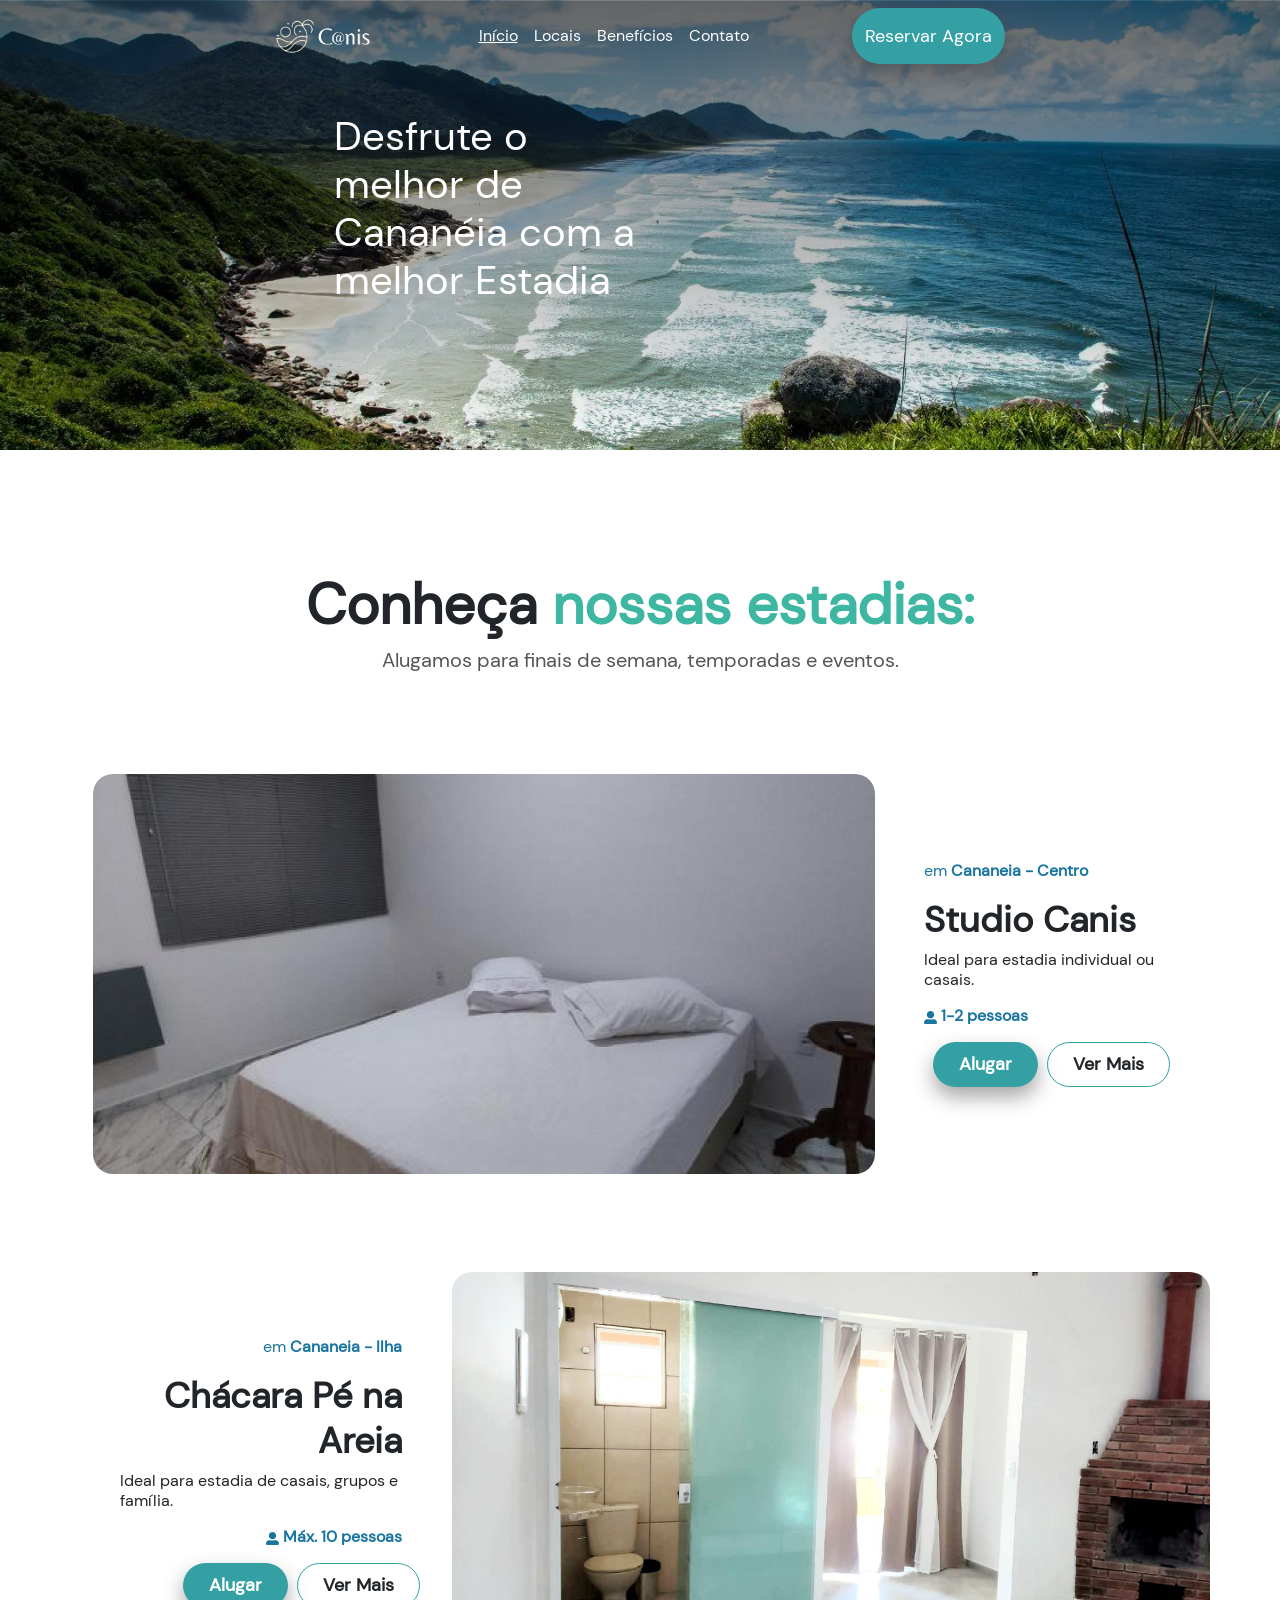
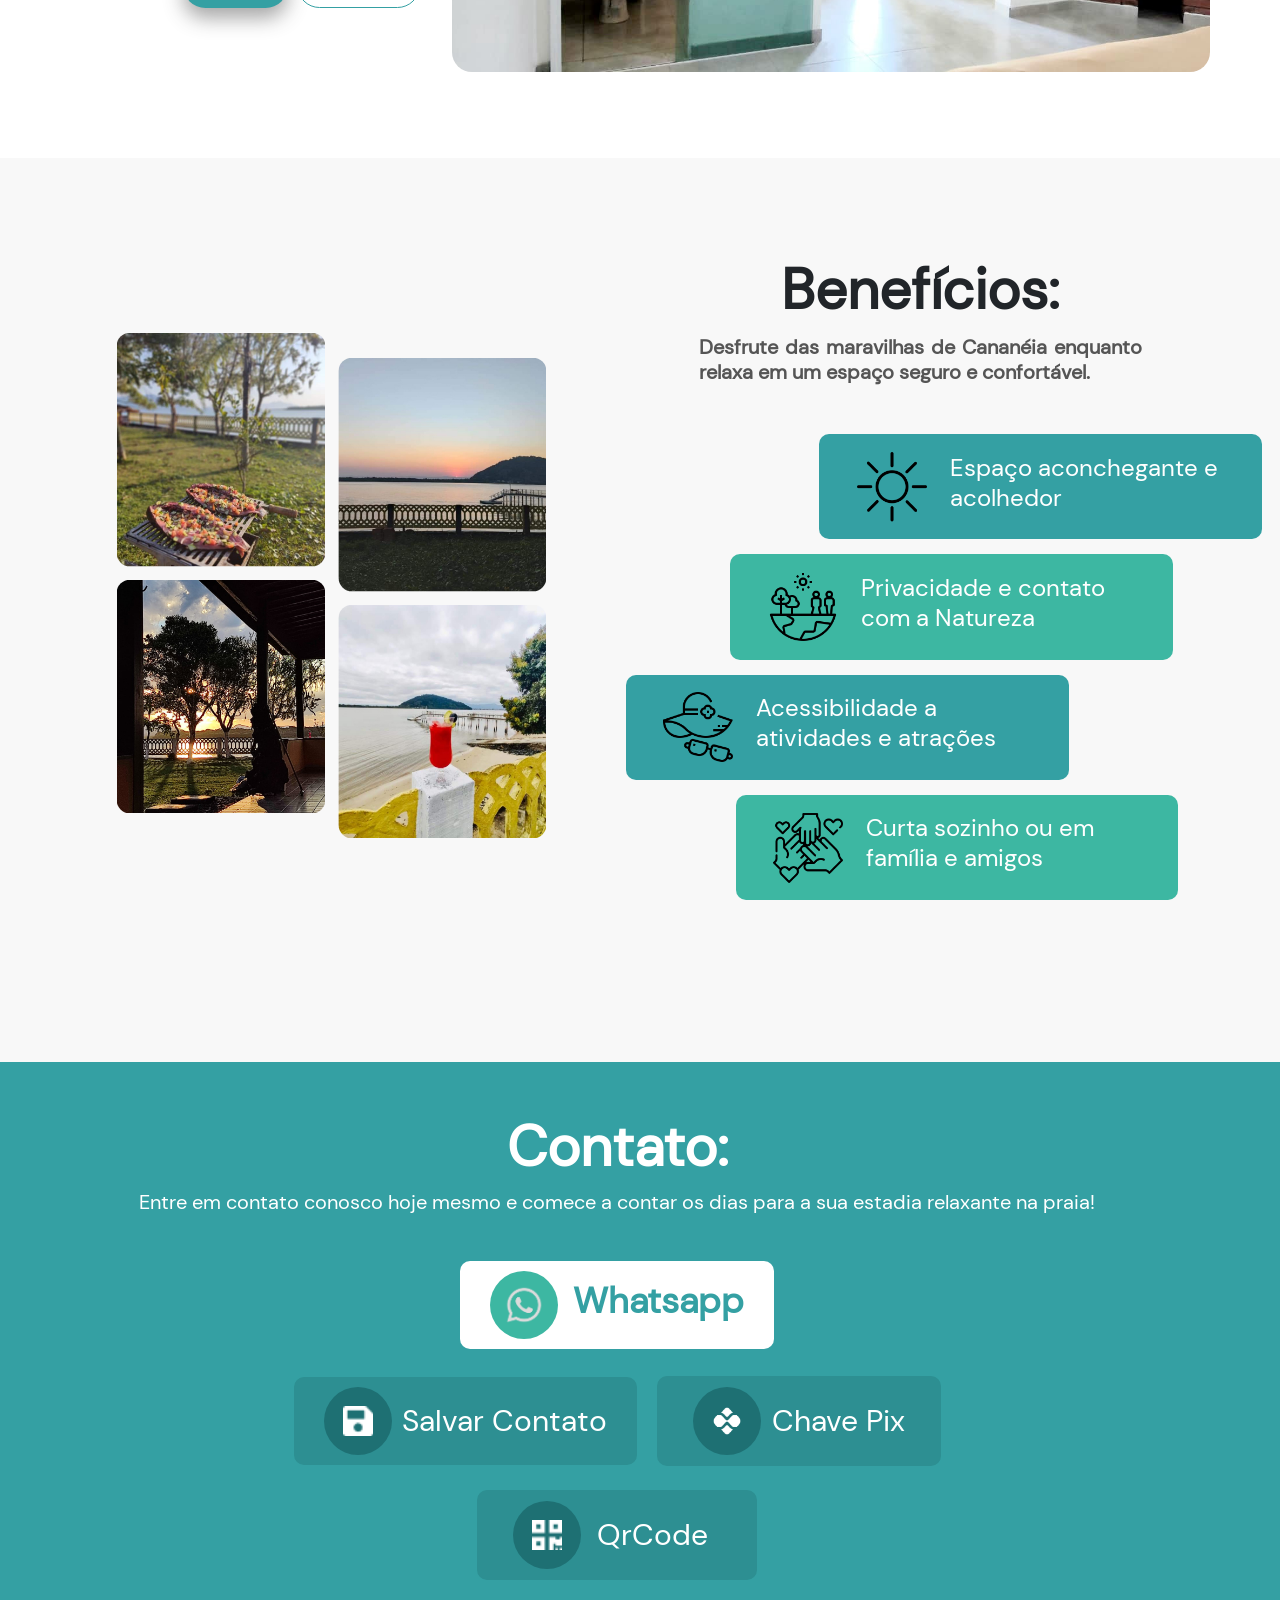
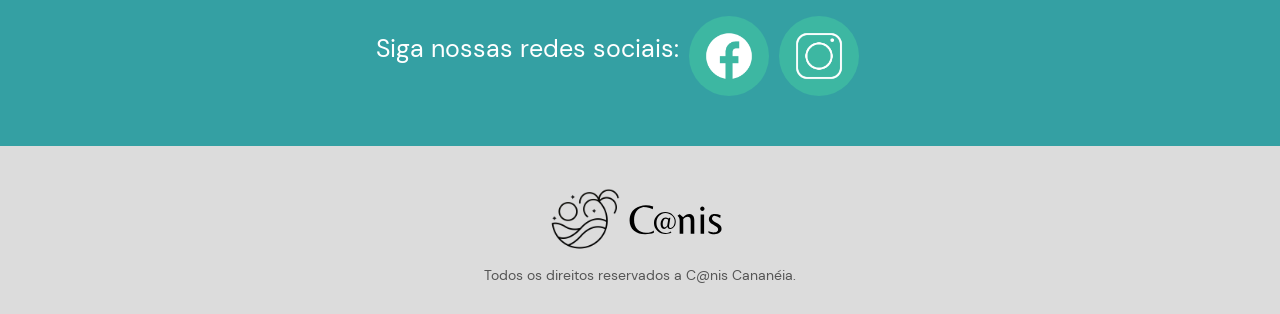
==== commit 797a0080: "amanda update 2" ====
--- a/index.html
+++ b/index.html
@@ -111,14 +111,14 @@
                 </li>
                 <hr />
                 <li class="nav-item d-flex justify-content-center d-md-none p-5">
-                  <a href="https://api.whatsapp.com/send?phone=+5513981957811&text=Olá" target="_blank"
+                  <a href="https://api.whatsapp.com/send?phone=+5513981957811&text=Ol%C3%A1,%20gostaria%20de%20alugar%20uma%20de%20suas%20estadias" target="_blank"
                     class="btn btn-reserva">Reservar Agora</a>
                 </li>
               </ul>
             </div>
           </div>
           <div class="nav-item d-flex justify-content-start d-none d-md-flex">
-            <a href="https://api.whatsapp.com/send?phone=+5513981957811&text=Olá" target="_blank"
+            <a href="https://api.whatsapp.com/send?phone=+5513981957811&text=Ol%C3%A1,%20gostaria%20de%20alugar%20uma%20de%20suas%20estadias" target="_blank"
               class="btn btn-reserva">Reservar Agora</a>
           </div>
         </div>
@@ -127,10 +127,10 @@
       <!-- Frase de Entrada -->
       <div class="frase p-3">
         <h1>
-          Disfrute o melhor de Cananéia com a melhor Estadia
+          Desfrute o melhor de Cananéia com a melhor Estadia
         </h1>
         <li class="nav-item d-flex justify-content-center d-md-none p-3 pb-5">
-          <a class="btn btn-reserva p-2">Reservar Agora</a>
+          <a target="_blank" class="btn btn-reserva p-2" href="https://api.whatsapp.com/send?phone=+5513981957811&text=Ol%C3%A1,%20gostaria%20de%20alugar%20uma%20de%20suas%20estadias">Reservar Agora</a>
         </li>
       </div>
     </header>
@@ -165,7 +165,7 @@
               </svg> <span class="card-special-word"> 1-2 pessoas</span></p>
             <p class="card-text">Ideal para estadia individual ou casais.</p>
             <div class="container-btn">
-              <a href="https://api.whatsapp.com/send?phone=+5513981957811&text=Olá" target="_blank"
+              <a href="https://api.whatsapp.com/send?phone=+5513981957811&text=Ol%C3%A1,gostaria%20de%20alugar%20o%20Studio%20Canis" target="_blank"
                 class="btn btn-alugar">Alugar</a>
               <a href="./studio.html" class="btn btn-mais">Ver Mais</a>
             </div>
@@ -196,7 +196,7 @@
               </svg> <span class="card-special-word"> Máx. 10 pessoas</span></p>
             <p class="card-text">Ideal para estadia de casais, grupos e família.</p>
             <div class="container-btn">
-              <a href="https://api.whatsapp.com/send?phone=+5513981957811&text=Olá" target="_blank"
+              <a href="https://api.whatsapp.com/send?phone=+5513981957811&text=Ol%C3%A1,%20gostaria%20de%20alugar%20a%20Ch%C3%A1cara%20Pe%20Na%20Areia" target="_blank"
                 class="btn btn-alugar">Alugar</a>
               <a href="chacara.html" class="btn btn-mais">Ver Mais</a>
             </div>
@@ -275,7 +275,7 @@
         <br>
         <!-- Whatsapp -->
         <div class="whatsapp">
-          <a href="https://api.whatsapp.com/send?phone=+5513981957811&text=Olá" target="_blank">
+          <a href="https://api.whatsapp.com/send?phone=+5513981957811&text=Ol%C3%A1,%20gostaria%20de%20alugar%20uma%20de%20suas%20estadias" target="_blank">
             <div class="whatsapp-logo">
               <img src="./assets/img/whatsapp.png">
             </div>
--- a/assets/css/global.css
+++ b/assets/css/global.css
@@ -546,6 +546,11 @@
     line-height: 125%;
   }
 
+  .custom-nav-link:hover {
+    color: var(--primaryColor);
+    font-weight: 800;
+  }
+
   .custom-nav-link-active {
     color: var(--fontColor);
     text-decoration: underline;
@@ -560,7 +565,7 @@
     flex-direction: column;
     text-align: center;
     justify-content: center;
-    padding-top: 2em;
+    padding-top: 6em;
     background-color: var(--backgroundDesktopClaro);
   }
 
@@ -1096,8 +1101,7 @@
     display: flex;
     align-items: center;
     justify-content: center;
-    width: 100px;
-    height: 100px;
+    padding: 20px;
     border-radius: 100%;
     cursor: pointer;
     transform: scale(98%);
--- a/assets/css/modal.css
+++ b/assets/css/modal.css
@@ -25,6 +25,7 @@
   margin: 30px;
   position: relative;
   z-index: 12;
+  max-width: 500px;
 }
 
 .modal-content .close {
